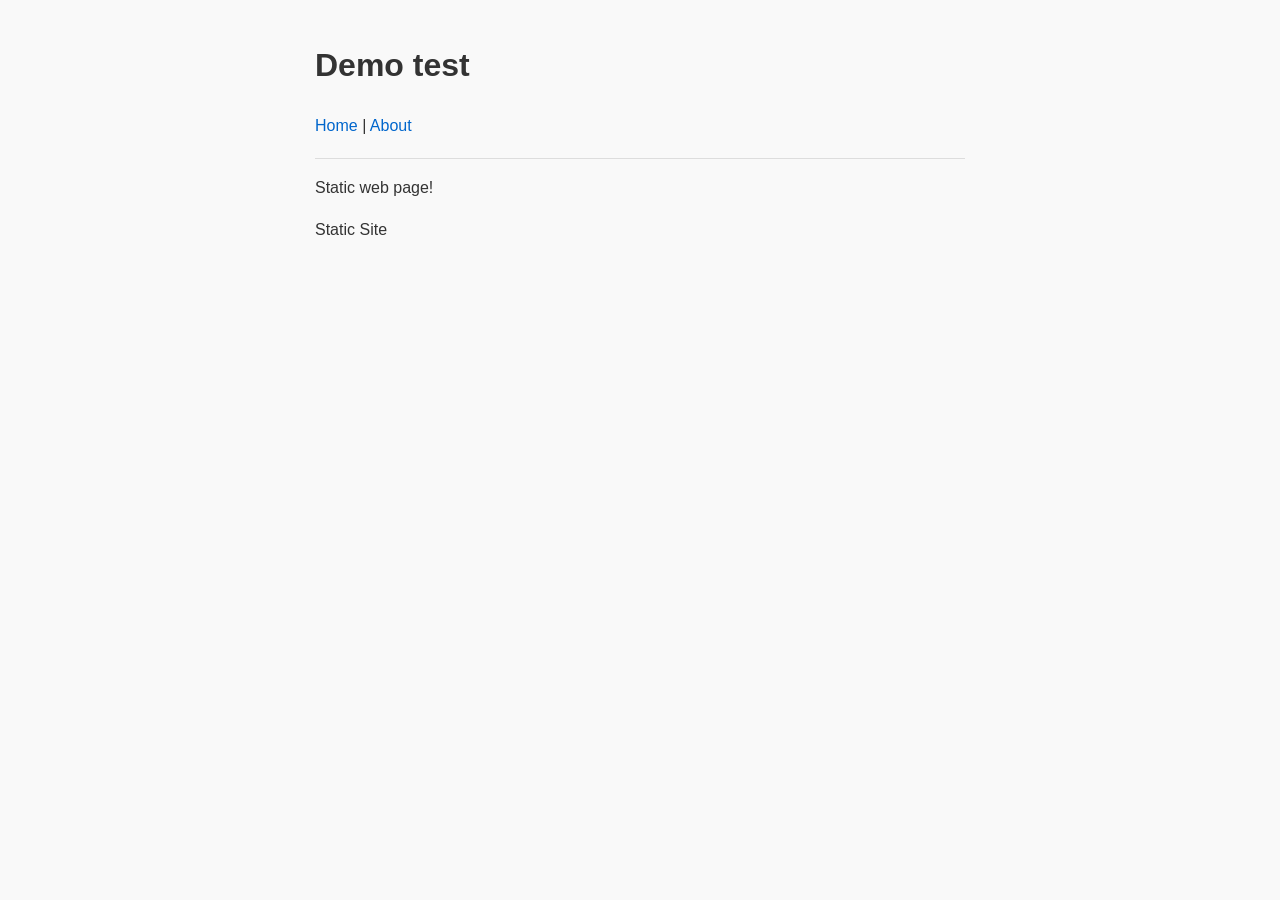
==== index.html @ d3b2e292 "Merge remote changes" ====
<!DOCTYPE html>
<html lang="en">
<head>
    <meta charset="UTF-8">
    <meta name="viewport" content="width=device-width, initial-scale=1.0">
    <title> Static Site</title>
    <link rel="stylesheet" href="style.css">
</head>
<body>
    <header>
        <h1>Demo test </h1>
        <nav>
            <a href="index.html">Home</a> | 
            <a href="about.html">About</a>
        </nav>
    </header>
    
    <main>
        <p> Static web page!</p>
    </main>

    <footer>
        <p> Static Site</p>
    </footer>
</body>
</html>
---- style.css ----
body {
    font-family: Arial, sans-serif;
    line-height: 1.6;
    margin: 40px auto;
    max-width: 650px;
    padding: 0 10px;
    background-color: #f9f9f9;
    color: #333;
}

header {
    border-bottom: 1px solid #ddd;
    padding-bottom: 20px;
}

nav a {
    color: #0066cc;
    text-decoration: none;
}
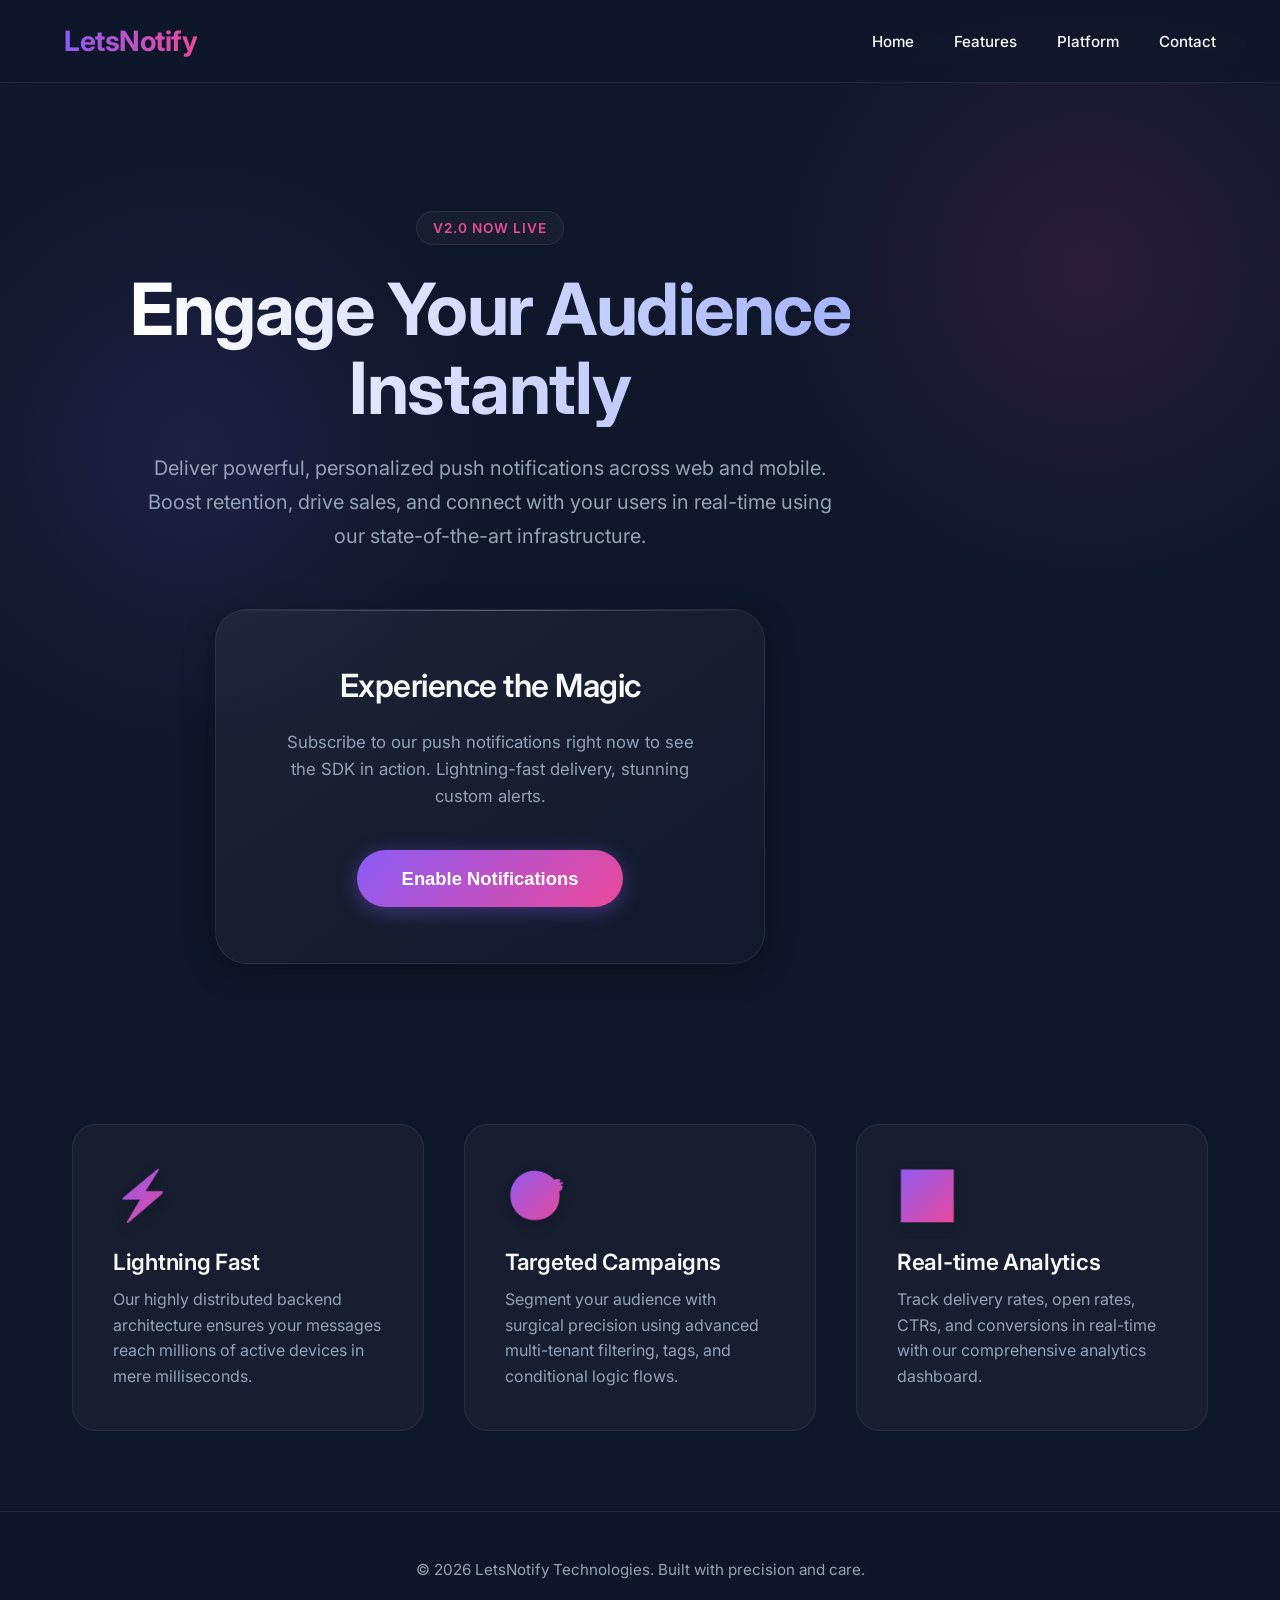
==== commit 3aa2f84b: "connection url update" ====
--- a/index.html
+++ b/index.html
@@ -1,26 +1,448 @@
 <!DOCTYPE html>
 <html lang="en">
+
 <head>
     <meta charset="UTF-8">
     <meta name="viewport" content="width=device-width, initial-scale=1.0">
-    <title> Static Site</title>
-    <link rel="stylesheet" href="style.css">
+    <meta name="description"
+        content="Discover the future of push notifications with LetsNotify. Engage your audience like never before.">
+    <title>LetsNotify | Next-Gen Push Notifications</title>
+
+    <!-- Modern Font -->
+    <link href="https://fonts.googleapis.com/css2?family=Inter:wght@300;400;600;700&display=swap" rel="stylesheet">
+
+    <!-- LetsNotify SDK -->
+    <script type="text/javascript" src="https://cdn-staging.letsnotify.in//index.js"></script>
+    <script>
+        // Initialize SDK
+        const sdk = new LetsNotifySDK();
+        const pushSDK = sdk.pushSdk();
+        pushSDK.init({
+            connectionId: "db3e3d18-bb16-4bff-aa60-a57dac9d5ad1",
+            serviceWorkerPath: "LetsNotifySW.js",
+            apiKey: "1361fdbbbab7973c39c3979f5dac5d04",
+            secretKey: "67ba6428c5760370f0a7575b3e46d3e13680aa32de482045be282514fc440447"
+        });
+
+        // Interactive Button Feedback
+        function requestNotification() {
+            const btn = document.getElementById('notify-btn');
+            const originalText = btn.innerText;
+            btn.innerText = "Requesting...";
+            btn.style.opacity = '0.8';
+            btn.style.transform = 'scale(0.95)';
+
+            setTimeout(() => {
+                alert("The LetsNotify SDK has been triggered! Ensure your browser permissions allow notifications.");
+                btn.innerText = "Subscribed!";
+                btn.style.background = "linear-gradient(135deg, #10b981, #059669)";
+                btn.style.boxShadow = "0 4px 15px rgba(16, 185, 129, 0.4)";
+                btn.style.opacity = '1';
+                btn.style.transform = 'scale(1)';
+                btn.disabled = true;
+                btn.style.cursor = 'default';
+            }, 800);
+        }
+    </script>
+
+    <style>
+        :root {
+            --bg-color: #0f172a;
+            --text-primary: #f8fafc;
+            --text-secondary: #94a3b8;
+            --accent-primary: #8b5cf6;
+            --accent-secondary: #ec4899;
+            --glass-bg: rgba(255, 255, 255, 0.03);
+            --glass-border: rgba(255, 255, 255, 0.08);
+            --glass-shadow: 0 8px 32px 0 rgba(0, 0, 0, 0.3);
+        }
+
+        * {
+            margin: 0;
+            padding: 0;
+            box-sizing: border-box;
+        }
+
+        body {
+            font-family: 'Inter', sans-serif;
+            background-color: var(--bg-color);
+            background-image:
+                radial-gradient(circle at 15% 50%, rgba(139, 92, 246, 0.12), transparent 25%),
+                radial-gradient(circle at 85% 30%, rgba(236, 72, 153, 0.12), transparent 25%);
+            background-size: cover;
+            background-attachment: fixed;
+            color: var(--text-primary);
+            min-height: 100vh;
+            display: flex;
+            flex-direction: column;
+            align-items: center;
+            overflow-x: hidden;
+        }
+
+        /* Animations */
+        @keyframes fadeInDown {
+            from {
+                opacity: 0;
+                transform: translateY(-30px);
+            }
+
+            to {
+                opacity: 1;
+                transform: translateY(0);
+            }
+        }
+
+        @keyframes fadeInUp {
+            from {
+                opacity: 0;
+                transform: translateY(30px);
+            }
+
+            to {
+                opacity: 1;
+                transform: translateY(0);
+            }
+        }
+
+        @keyframes float {
+            0% {
+                transform: translateY(0px);
+            }
+
+            50% {
+                transform: translateY(-12px);
+            }
+
+            100% {
+                transform: translateY(0px);
+            }
+        }
+
+        @keyframes glow {
+            0% {
+                box-shadow: 0 0 10px rgba(139, 92, 246, 0.2);
+            }
+
+            50% {
+                box-shadow: 0 0 25px rgba(236, 72, 153, 0.4);
+            }
+
+            100% {
+                box-shadow: 0 0 10px rgba(139, 92, 246, 0.2);
+            }
+        }
+
+        /* Navbar */
+        nav {
+            width: 100%;
+            padding: 1.5rem 4rem;
+            display: flex;
+            justify-content: space-between;
+            align-items: center;
+            background: rgba(15, 23, 42, 0.7);
+            backdrop-filter: blur(16px);
+            -webkit-backdrop-filter: blur(16px);
+            border-bottom: 1px solid var(--glass-border);
+            animation: fadeInDown 0.8s cubic-bezier(0.16, 1, 0.3, 1);
+            position: sticky;
+            top: 0;
+            z-index: 100;
+        }
+
+        .logo {
+            font-size: 1.75rem;
+            font-weight: 700;
+            letter-spacing: -0.5px;
+            background: linear-gradient(to right, var(--accent-primary), var(--accent-secondary));
+            -webkit-background-clip: text;
+            -webkit-text-fill-color: transparent;
+            cursor: pointer;
+        }
+
+        .nav-links {
+            display: flex;
+            gap: 2.5rem;
+        }
+
+        .nav-links a {
+            color: var(--text-primary);
+            text-decoration: none;
+            font-weight: 500;
+            font-size: 0.95rem;
+            transition: color 0.3s ease;
+            position: relative;
+        }
+
+        .nav-links a::after {
+            content: '';
+            position: absolute;
+            width: 0;
+            height: 2px;
+            bottom: -6px;
+            left: 0;
+            background: linear-gradient(to right, var(--accent-primary), var(--accent-secondary));
+            transition: width 0.3s ease;
+            border-radius: 2px;
+        }
+
+        .nav-links a:hover {
+            color: #fff;
+        }
+
+        .nav-links a:hover::after {
+            width: 100%;
+        }
+
+        /* Hero Section */
+        .hero {
+            display: flex;
+            flex-direction: column;
+            align-items: center;
+            justify-content: center;
+            text-align: center;
+            padding: 8rem 2rem 5rem;
+            max-width: 900px;
+            animation: fadeInUp 1s cubic-bezier(0.16, 1, 0.3, 1) 0.2s both;
+        }
+
+        .tagline {
+            display: inline-block;
+            padding: 0.5rem 1rem;
+            background: var(--glass-bg);
+            border: 1px solid var(--glass-border);
+            border-radius: 99px;
+            font-size: 0.85rem;
+            font-weight: 600;
+            color: var(--accent-secondary);
+            margin-bottom: 1.5rem;
+            letter-spacing: 1px;
+            text-transform: uppercase;
+        }
+
+        .hero h1 {
+            font-size: 4.5rem;
+            font-weight: 700;
+            line-height: 1.1;
+            margin-bottom: 1.5rem;
+            letter-spacing: -1.5px;
+            background: linear-gradient(to right, #ffffff, #a5b4fc);
+            -webkit-background-clip: text;
+            -webkit-text-fill-color: transparent;
+        }
+
+        .hero p {
+            font-size: 1.25rem;
+            color: var(--text-secondary);
+            margin-bottom: 3.5rem;
+            line-height: 1.7;
+            max-width: 700px;
+        }
+
+        /* Glassmorphic Action Card */
+        .glass-card {
+            background: linear-gradient(145deg, rgba(255, 255, 255, 0.05) 0%, rgba(255, 255, 255, 0.01) 100%);
+            backdrop-filter: blur(20px);
+            -webkit-backdrop-filter: blur(20px);
+            border: 1px solid var(--glass-border);
+            border-radius: 32px;
+            padding: 3.5rem;
+            box-shadow: var(--glass-shadow);
+            display: flex;
+            flex-direction: column;
+            align-items: center;
+            gap: 1.5rem;
+            animation: float 8s ease-in-out infinite;
+            max-width: 550px;
+            width: 100%;
+            position: relative;
+            overflow: hidden;
+        }
+
+        .glass-card::before {
+            content: '';
+            position: absolute;
+            top: 0;
+            left: 0;
+            right: 0;
+            height: 1px;
+            background: linear-gradient(90deg, transparent, rgba(255, 255, 255, 0.3), transparent);
+        }
+
+        .glass-card h2 {
+            font-size: 2rem;
+            font-weight: 600;
+            letter-spacing: -0.5px;
+        }
+
+        .glass-card p {
+            color: var(--text-secondary);
+            text-align: center;
+            font-size: 1.05rem;
+            margin-bottom: 1rem;
+            line-height: 1.6;
+        }
+
+        /* Primary Button */
+        .btn-primary {
+            background: linear-gradient(135deg, var(--accent-primary), var(--accent-secondary));
+            color: #fff;
+            border: none;
+            padding: 1.1rem 2.8rem;
+            font-size: 1.15rem;
+            font-weight: 600;
+            border-radius: 99px;
+            cursor: pointer;
+            transition: all 0.3s cubic-bezier(0.16, 1, 0.3, 1);
+            box-shadow: 0 4px 20px rgba(139, 92, 246, 0.4);
+            animation: glow 4s infinite;
+        }
+
+        .btn-primary:hover {
+            transform: translateY(-3px) scale(1.02);
+            box-shadow: 0 8px 30px rgba(236, 72, 153, 0.5);
+        }
+
+        .btn-primary:active {
+            transform: translateY(1px);
+        }
+
+        /* Feature Grid */
+        .features {
+            display: grid;
+            grid-template-columns: repeat(auto-fit, minmax(320px, 1fr));
+            gap: 2.5rem;
+            padding: 5rem 2rem;
+            width: 100%;
+            max-width: 1200px;
+            animation: fadeInUp 1s cubic-bezier(0.16, 1, 0.3, 1) 0.4s both;
+        }
+
+        .feature-card {
+            background: var(--glass-bg);
+            border: 1px solid var(--glass-border);
+            border-radius: 24px;
+            padding: 2.5rem;
+            transition: all 0.4s cubic-bezier(0.16, 1, 0.3, 1);
+            position: relative;
+            overflow: hidden;
+        }
+
+        .feature-card:hover {
+            transform: translateY(-8px);
+            background: rgba(255, 255, 255, 0.05);
+            border-color: rgba(255, 255, 255, 0.2);
+            box-shadow: 0 10px 40px rgba(0, 0, 0, 0.2);
+        }
+
+        .feature-icon {
+            font-size: 3rem;
+            margin-bottom: 1.5rem;
+            display: inline-block;
+            background: linear-gradient(135deg, var(--accent-primary), var(--accent-secondary));
+            -webkit-background-clip: text;
+            -webkit-text-fill-color: transparent;
+            filter: drop-shadow(0 4px 6px rgba(0, 0, 0, 0.2));
+        }
+
+        .feature-title {
+            font-size: 1.4rem;
+            font-weight: 600;
+            margin-bottom: 0.75rem;
+            letter-spacing: -0.3px;
+        }
+
+        .feature-desc {
+            color: var(--text-secondary);
+            line-height: 1.6;
+            font-size: 1rem;
+        }
+
+        footer {
+            margin-top: auto;
+            padding: 3rem;
+            text-align: center;
+            color: var(--text-secondary);
+            font-size: 0.95rem;
+            width: 100%;
+            border-top: 1px solid var(--glass-border);
+            background: rgba(15, 23, 42, 0.3);
+        }
+
+        /* Responsive */
+        @media (max-width: 768px) {
+            nav {
+                padding: 1.25rem 2rem;
+            }
+
+            .hero h1 {
+                font-size: 3rem;
+            }
+
+            .nav-links {
+                display: none;
+            }
+
+            .glass-card {
+                padding: 2.5rem 1.5rem;
+            }
+        }
+    </style>
 </head>
+
 <body>
-    <header>
-        <h1>Demo test </h1>
-        <nav>
-            <a href="index.html">Home</a> | 
-            <a href="about.html">About</a>
-        </nav>
-    </header>
-    
+
+    <nav>
+        <div class="logo">LetsNotify</div>
+        <div class="nav-links">
+            <a href="#home">Home</a>
+            <a href="#features">Features</a>
+            <a href="#platform">Platform</a>
+            <a href="#contact">Contact</a>
+        </div>
+    </nav>
+
     <main>
-        <p> Static web page!</p>
+        <section class="hero" id="home">
+            <div class="tagline">v2.0 Now Live</div>
+            <h1>Engage Your Audience <br />Instantly</h1>
+            <p>Deliver powerful, personalized push notifications across web and mobile. Boost retention, drive sales,
+                and connect with your users in real-time using our state-of-the-art infrastructure.</p>
+
+            <div class="glass-card">
+                <h2>Experience the Magic</h2>
+                <p>Subscribe to our push notifications right now to see the SDK in action. Lightning-fast delivery,
+                    stunning custom alerts.</p>
+                <button id="notify-btn" class="btn-primary" onclick="requestNotification()">Enable
+                    Notifications</button>
+            </div>
+        </section>
+
+        <section class="features" id="features">
+            <div class="feature-card">
+                <div class="feature-icon">⚡</div>
+                <h3 class="feature-title">Lightning Fast</h3>
+                <p class="feature-desc">Our highly distributed backend architecture ensures your messages reach millions
+                    of active devices in mere milliseconds.</p>
+            </div>
+            <div class="feature-card">
+                <div class="feature-icon">🎯</div>
+                <h3 class="feature-title">Targeted Campaigns</h3>
+                <p class="feature-desc">Segment your audience with surgical precision using advanced multi-tenant
+                    filtering, tags, and conditional logic flows.</p>
+            </div>
+            <div class="feature-card">
+                <div class="feature-icon">📊</div>
+                <h3 class="feature-title">Real-time Analytics</h3>
+                <p class="feature-desc">Track delivery rates, open rates, CTRs, and conversions in real-time with our
+                    comprehensive analytics dashboard.</p>
+            </div>
+        </section>
     </main>
 
     <footer>
-        <p> Static Site</p>
+        <p>&copy; 2026 LetsNotify Technologies. Built with precision and care.</p>
     </footer>
+
 </body>
-</html>
+
+</html>
